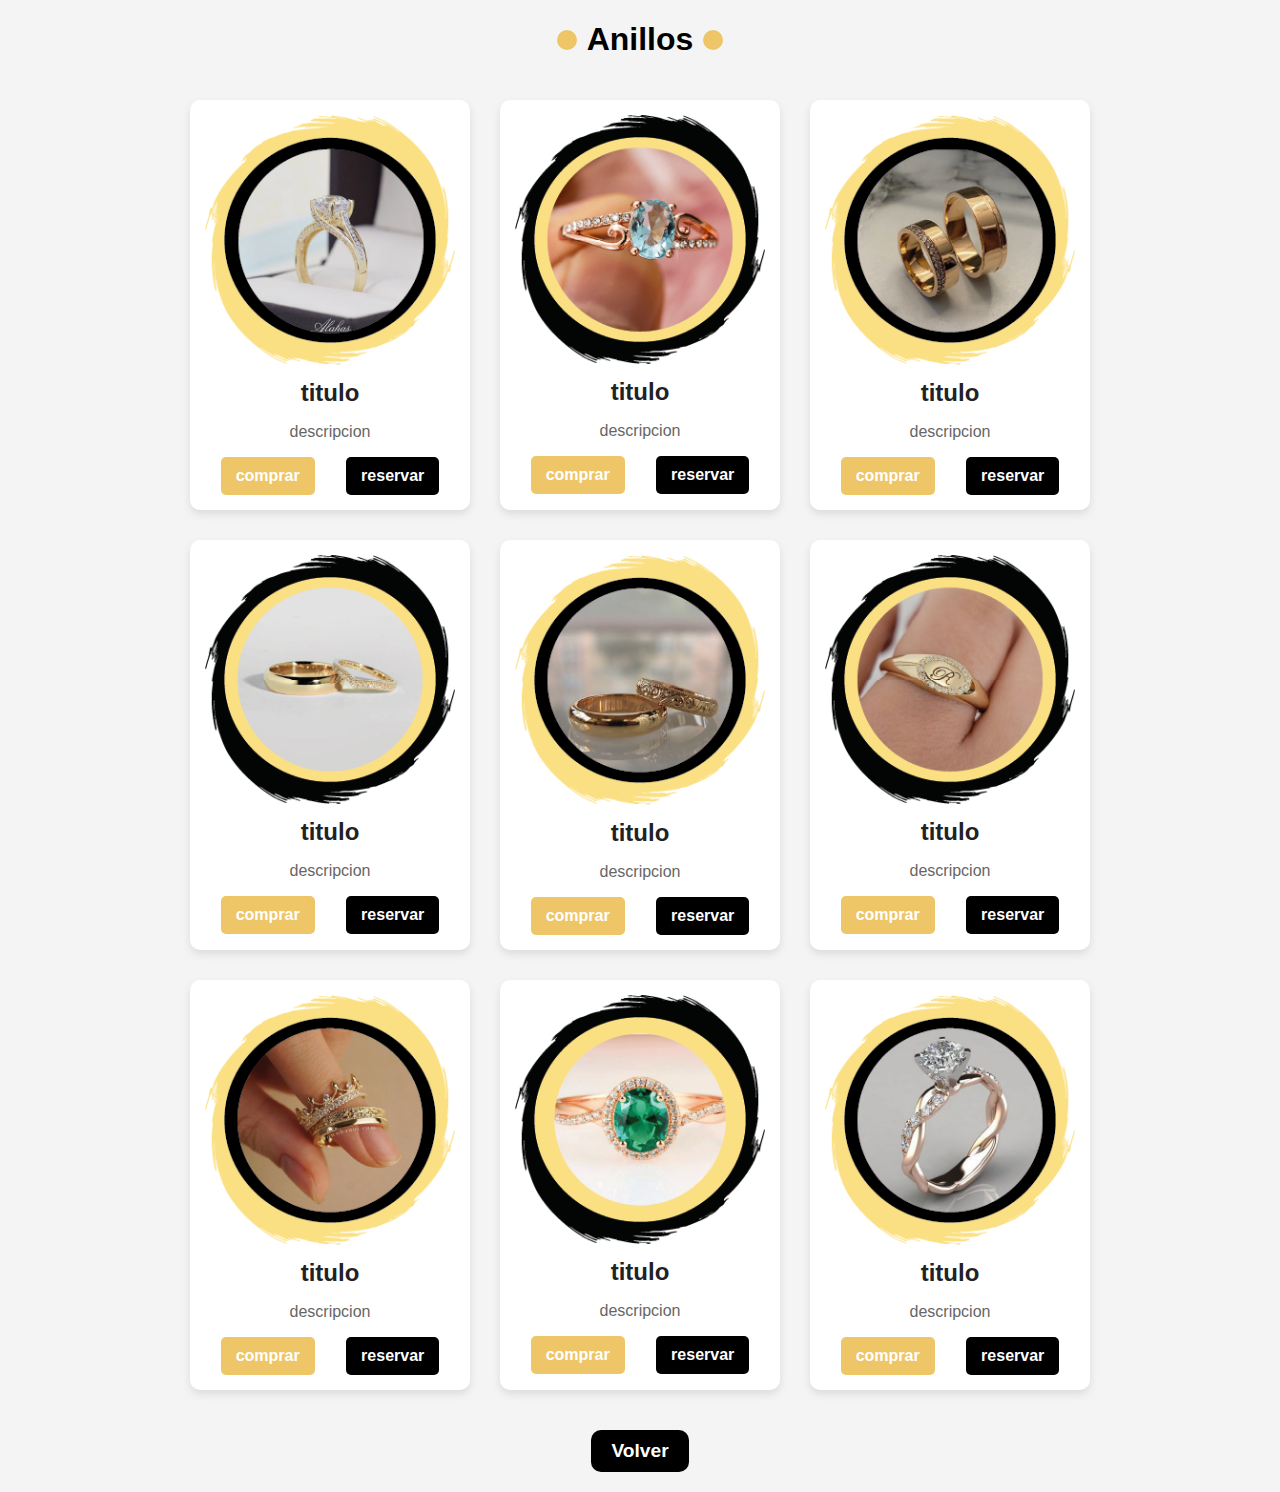
==== html/anillos/anillos.html @ 50466269 "actualizacion" ====
<!DOCTYPE html>
<html lang="en">

<head>
    <meta charset="UTF-8">
    <meta name="viewport" content="width=device-width, initial-scale=1.0">
    <link rel="stylesheet" href="/html/anillos/anillos.css">
    <title>anillos</title>
</head>

<body>
    <div class="titulo">
        <span class="punto"></span>
        <h1>Anillos</h1>
        <span class="punto"></span>
    </div>
    <div class="galery">

        <div class="card">
            <img src="/images/anillos/1x/Recurso 1.png" alt="">
            <h2>titulo</h2>
            <p>descripcion</p>
            <div class="btns">
                <a href="" class="comprar">comprar</a>
                <a href="" class="reservar">reservar</a>
            </div>
        </div>
        <div class="card">
            <img src="/images/anillos/1x/Recurso 2.png" alt="">
            <h2>titulo</h2>
            <p>descripcion</p>
            <div class="btns">
                <a href="" class="comprar">comprar</a>
                <a href="" class="reservar">reservar</a>
            </div>
        </div>
        <div class="card">
            <img src="/images/anillos/1x/Recurso 3.png" alt="">
            <h2>titulo</h2>
            <p>descripcion</p>
            <div class="btns">
                <a href="" class="comprar">comprar</a>
                <a href="" class="reservar">reservar</a>
            </div>
        </div>
        <div class="card">
            <img src="/images/anillos/1x/Recurso 4.png" alt="">
            <h2>titulo</h2>
            <p>descripcion</p>
            <div class="btns">
                <a href="" class="comprar">comprar</a>
                <a href="" class="reservar">reservar</a>
            </div>
        </div>
        <div class="card">
            <img src="/images/anillos/1x/Recurso 5.png" alt="">
            <h2>titulo</h2>
            <p>descripcion</p>
            <div class="btns">
                <a href="" class="comprar">comprar</a>
                <a href="" class="reservar">reservar</a>
            </div>
        </div>
        <div class="card">
            <img src="/images/anillos/1x/Recurso 6.png" alt="">
            <h2>titulo</h2>
            <p>descripcion</p>
            <div class="btns">
                <a href="" class="comprar">comprar</a>
                <a href="" class="reservar">reservar</a>
            </div>
        </div>
        <div class="card">
            <img src="/images/anillos/1x/Recurso 7.png" alt="">
            <h2>titulo</h2>
            <p>descripcion</p>
            <div class="btns">
                <a href="" class="comprar">comprar</a>
                <a href="" class="reservar">reservar</a>
            </div>
        </div>
        <div class="card">
            <img src="/images/anillos/1x/Recurso 8.png" alt="">
            <h2>titulo</h2>
            <p>descripcion</p>
            <div class="btns">
                <a href="" class="comprar">comprar</a>
                <a href="" class="reservar">reservar</a>
            </div>
        </div>
        <div class="card">
            <img src="/images/anillos/1x/Recurso 9.png" alt="">
            <h2>titulo</h2>
            <p>descripcion</p>
            <div class="btns">
                <a href="" class="comprar">comprar</a>
                <a href="" class="reservar">reservar</a>
            </div>
        </div>
    </div>

    <div class="regresar">
        <a href="/index.html">Volver</a>
    </div>
</body>

</html>
---- html/anillos/anillos.css ----
body {
    font-family: Arial, sans-serif;
    background-color: #f4f4f4;
    margin: 0;
    padding: 0;
    text-align: center;
}
.titulo {
    display: flex;
    align-items: center;
    justify-content: center;
    gap: 10px;
}

.titulo h1 {
    font-size: 2rem;
    font-weight: bold;
    color: #000; /* Color de texto oscuro */
}

.punto {
    width: 20px;
    height: 20px;
    background-color: #eec668; /* Color dorado */
    border-radius: 50%;
}

.galery {
    display: grid;
    grid-template-columns: repeat(3, 1fr);
    gap: 30px;
    max-width: 900px;
    margin: auto;
    padding: 20px;
}

.card {
    background: white;
    padding: 15px;
    border-radius: 10px;
    box-shadow: 0 4px 8px rgba(0, 0, 0, 0.1);
    text-align: center;
    transition: transform 0.3s ease-in-out;
}

.card:hover {
    transform: scale(1.05);
}

.card img {
    width: 100%;
    height: auto;
    border-radius: 10px;
}

h2 {
    font-size: 1.5rem;
    margin: 10px 0;
    color: #222;
}

p {
    font-size: 1rem;
    color: #666;
}

.btns {
    display: flex;
    justify-content: space-around;
    margin-top: 10px;
}

.btns a {
    text-decoration: none;
    padding: 10px 15px;
    border-radius: 5px;
    font-weight: bold;
    transition: background 0.3s ease-in-out;
}

.comprar {
    background: #eec668;
    color: white;
}

.comprar:hover {
    background: #000;
}

.reservar {
    background: #000;
    color: white;
}

.reservar:hover {
    background: #eec668;
}

.regresar {
    display: flex;
    justify-content: center;
    margin: 20px 0;
}

.regresar a {
    text-decoration: none;
    background: #000;
    color: white;
    padding: 10px 20px;
    font-size: 1.2rem;
    font-weight: bold;
    border-radius: 10px;
    transition: background 0.3s ease-in-out;
}

.regresar a:hover {
    background: #eec668;
}


/* Diseño responsive */
@media (max-width: 768px) {
    .galery {
        grid-template-columns: repeat(2, 1fr);
    }
}

@media (max-width: 480px) {
    .galery {
        grid-template-columns: 1fr;
    }
}
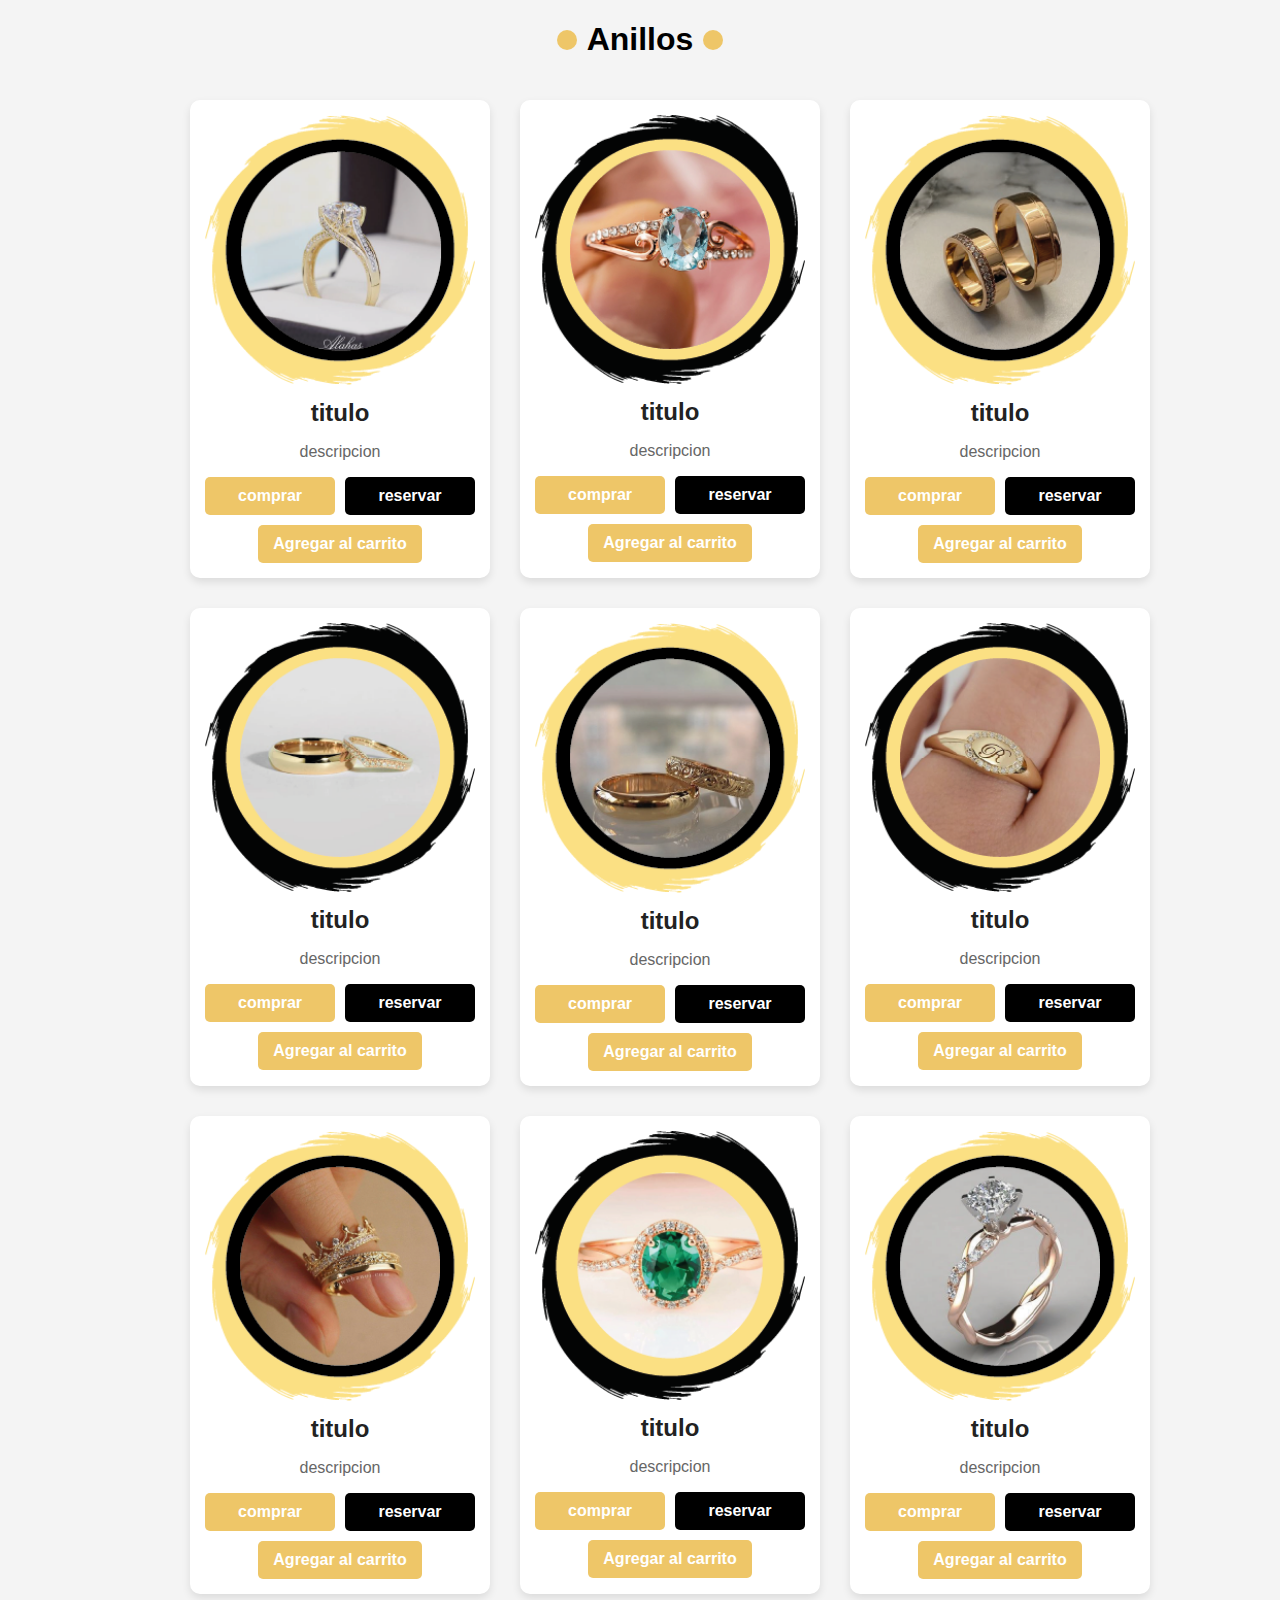
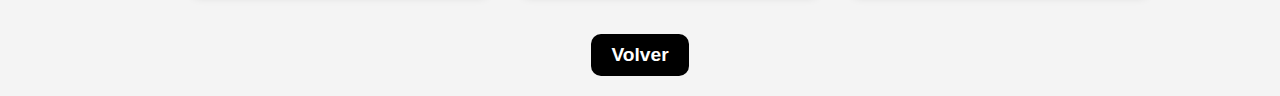
==== commit e47e19d3: "actualizacion_5" ====
--- a/html/anillos/anillos.html
+++ b/html/anillos/anillos.html
@@ -21,81 +21,117 @@
             <h2>titulo</h2>
             <p>descripcion</p>
             <div class="btns">
-                <a href="" class="comprar">comprar</a>
-                <a href="" class="reservar">reservar</a>
+                <div class="top-btns">
+                    <a href="" class="comprar">comprar</a>
+                    <a href="" class="reservar">reservar</a>
+                </div>
+                <a href="" class="agregar-carrito">Agregar al carrito</a>
             </div>
+            
         </div>
         <div class="card">
             <img src="/images/anillos/1x/Recurso 2.png" alt="">
             <h2>titulo</h2>
             <p>descripcion</p>
             <div class="btns">
-                <a href="" class="comprar">comprar</a>
-                <a href="" class="reservar">reservar</a>
+                <div class="top-btns">
+                    <a href="" class="comprar">comprar</a>
+                    <a href="" class="reservar">reservar</a>
+                </div>
+                <a href="" class="agregar-carrito">Agregar al carrito</a>
             </div>
+            
         </div>
         <div class="card">
             <img src="/images/anillos/1x/Recurso 3.png" alt="">
             <h2>titulo</h2>
             <p>descripcion</p>
             <div class="btns">
-                <a href="" class="comprar">comprar</a>
-                <a href="" class="reservar">reservar</a>
+                <div class="top-btns">
+                    <a href="" class="comprar">comprar</a>
+                    <a href="" class="reservar">reservar</a>
+                </div>
+                <a href="" class="agregar-carrito">Agregar al carrito</a>
             </div>
+            
         </div>
         <div class="card">
             <img src="/images/anillos/1x/Recurso 4.png" alt="">
             <h2>titulo</h2>
             <p>descripcion</p>
             <div class="btns">
-                <a href="" class="comprar">comprar</a>
-                <a href="" class="reservar">reservar</a>
+                <div class="top-btns">
+                    <a href="" class="comprar">comprar</a>
+                    <a href="" class="reservar">reservar</a>
+                </div>
+                <a href="" class="agregar-carrito">Agregar al carrito</a>
             </div>
+            
         </div>
         <div class="card">
             <img src="/images/anillos/1x/Recurso 5.png" alt="">
             <h2>titulo</h2>
             <p>descripcion</p>
             <div class="btns">
-                <a href="" class="comprar">comprar</a>
-                <a href="" class="reservar">reservar</a>
+                <div class="top-btns">
+                    <a href="" class="comprar">comprar</a>
+                    <a href="" class="reservar">reservar</a>
+                </div>
+                <a href="" class="agregar-carrito">Agregar al carrito</a>
             </div>
+            
         </div>
         <div class="card">
             <img src="/images/anillos/1x/Recurso 6.png" alt="">
             <h2>titulo</h2>
             <p>descripcion</p>
             <div class="btns">
-                <a href="" class="comprar">comprar</a>
-                <a href="" class="reservar">reservar</a>
+                <div class="top-btns">
+                    <a href="" class="comprar">comprar</a>
+                    <a href="" class="reservar">reservar</a>
+                </div>
+                <a href="" class="agregar-carrito">Agregar al carrito</a>
             </div>
+            
         </div>
         <div class="card">
             <img src="/images/anillos/1x/Recurso 7.png" alt="">
             <h2>titulo</h2>
             <p>descripcion</p>
             <div class="btns">
-                <a href="" class="comprar">comprar</a>
-                <a href="" class="reservar">reservar</a>
+                <div class="top-btns">
+                    <a href="" class="comprar">comprar</a>
+                    <a href="" class="reservar">reservar</a>
+                </div>
+                <a href="" class="agregar-carrito">Agregar al carrito</a>
             </div>
+            
         </div>
         <div class="card">
             <img src="/images/anillos/1x/Recurso 8.png" alt="">
             <h2>titulo</h2>
             <p>descripcion</p>
             <div class="btns">
-                <a href="" class="comprar">comprar</a>
-                <a href="" class="reservar">reservar</a>
+                <div class="top-btns">
+                    <a href="" class="comprar">comprar</a>
+                    <a href="" class="reservar">reservar</a>
+                </div>
+                <a href="" class="agregar-carrito">Agregar al carrito</a>
             </div>
+            
         </div>
         <div class="card">
             <img src="/images/anillos/1x/Recurso 9.png" alt="">
             <h2>titulo</h2>
             <p>descripcion</p>
             <div class="btns">
-                <a href="" class="comprar">comprar</a>
-                <a href="" class="reservar">reservar</a>
+                <div class="top-btns">
+                    <a href="" class="comprar">comprar</a>
+                    <a href="" class="reservar">reservar</a>
+                </div>
+                <a href="" class="agregar-carrito">Agregar al carrito</a>
             </div>
+            
         </div>
     </div>
 
--- a/html/anillos/anillos.css
+++ b/html/anillos/anillos.css
@@ -117,6 +117,56 @@
     background: #eec668;
 }
 
+.btns {
+    display: flex;
+    flex-direction: column;
+    align-items: center;
+    gap: 10px;
+}
+
+.top-btns {
+    display: flex;
+    gap: 10px;
+}
+
+.btns a {
+    text-decoration: none;
+    padding: 10px 15px;
+    border-radius: 5px;
+    font-weight: bold;
+    transition: background 0.3s ease-in-out;
+    min-width: 100px;
+    text-align: center;
+}
+
+.comprar {
+    background: #eec668;
+    color: white;
+}
+
+.comprar:hover {
+    background: #000;
+}
+
+.reservar {
+    background: #000;
+    color: white;
+}
+
+.reservar:hover {
+    background: #eec668;
+}
+
+.agregar-carrito {
+    background: #eec668;
+    color: white;
+}
+
+.agregar-carrito:hover {
+    background: #000;
+}
+
+
 
 /* Diseño responsive */
 @media (max-width: 768px) {
@@ -130,3 +180,75 @@
         grid-template-columns: 1fr;
     }
 }
+
+/* 🌐 Tablets en horizontal */
+@media (max-width: 1024px) {
+    .galery {
+        grid-template-columns: repeat(2, 1fr);
+    }
+
+    .titulo h1 {
+        font-size: 1.8rem;
+    }
+
+    h2 {
+        font-size: 1.3rem;
+    }
+}
+
+/* 📲 Tablets en vertical y móviles grandes */
+@media (max-width: 768px) {
+    .galery {
+        grid-template-columns: repeat(2, 1fr);
+        padding: 15px;
+    }
+
+    .titulo h1 {
+        font-size: 1.5rem;
+    }
+
+    .card {
+        padding: 10px;
+    }
+
+    .btns a {
+        padding: 8px 12px;
+        font-size: 0.9rem;
+    }
+}
+
+/* 📱 Móviles estándar */
+@media (max-width: 480px) {
+    .galery {
+        grid-template-columns: 1fr;
+        padding: 10px;
+    }
+
+    .titulo {
+        flex-direction: column;
+    }
+
+    .titulo h1 {
+        font-size: 1.3rem;
+    }
+
+    .card {
+        padding: 8px;
+    }
+
+    .btns {
+        flex-direction: column;
+        gap: 10px;
+    }
+
+    .btns a {
+        width: 100%;
+        padding: 10px;
+    }
+
+    .regresar a {
+        width: 90%;
+        font-size: 1rem;
+        padding: 10px;
+    }
+}
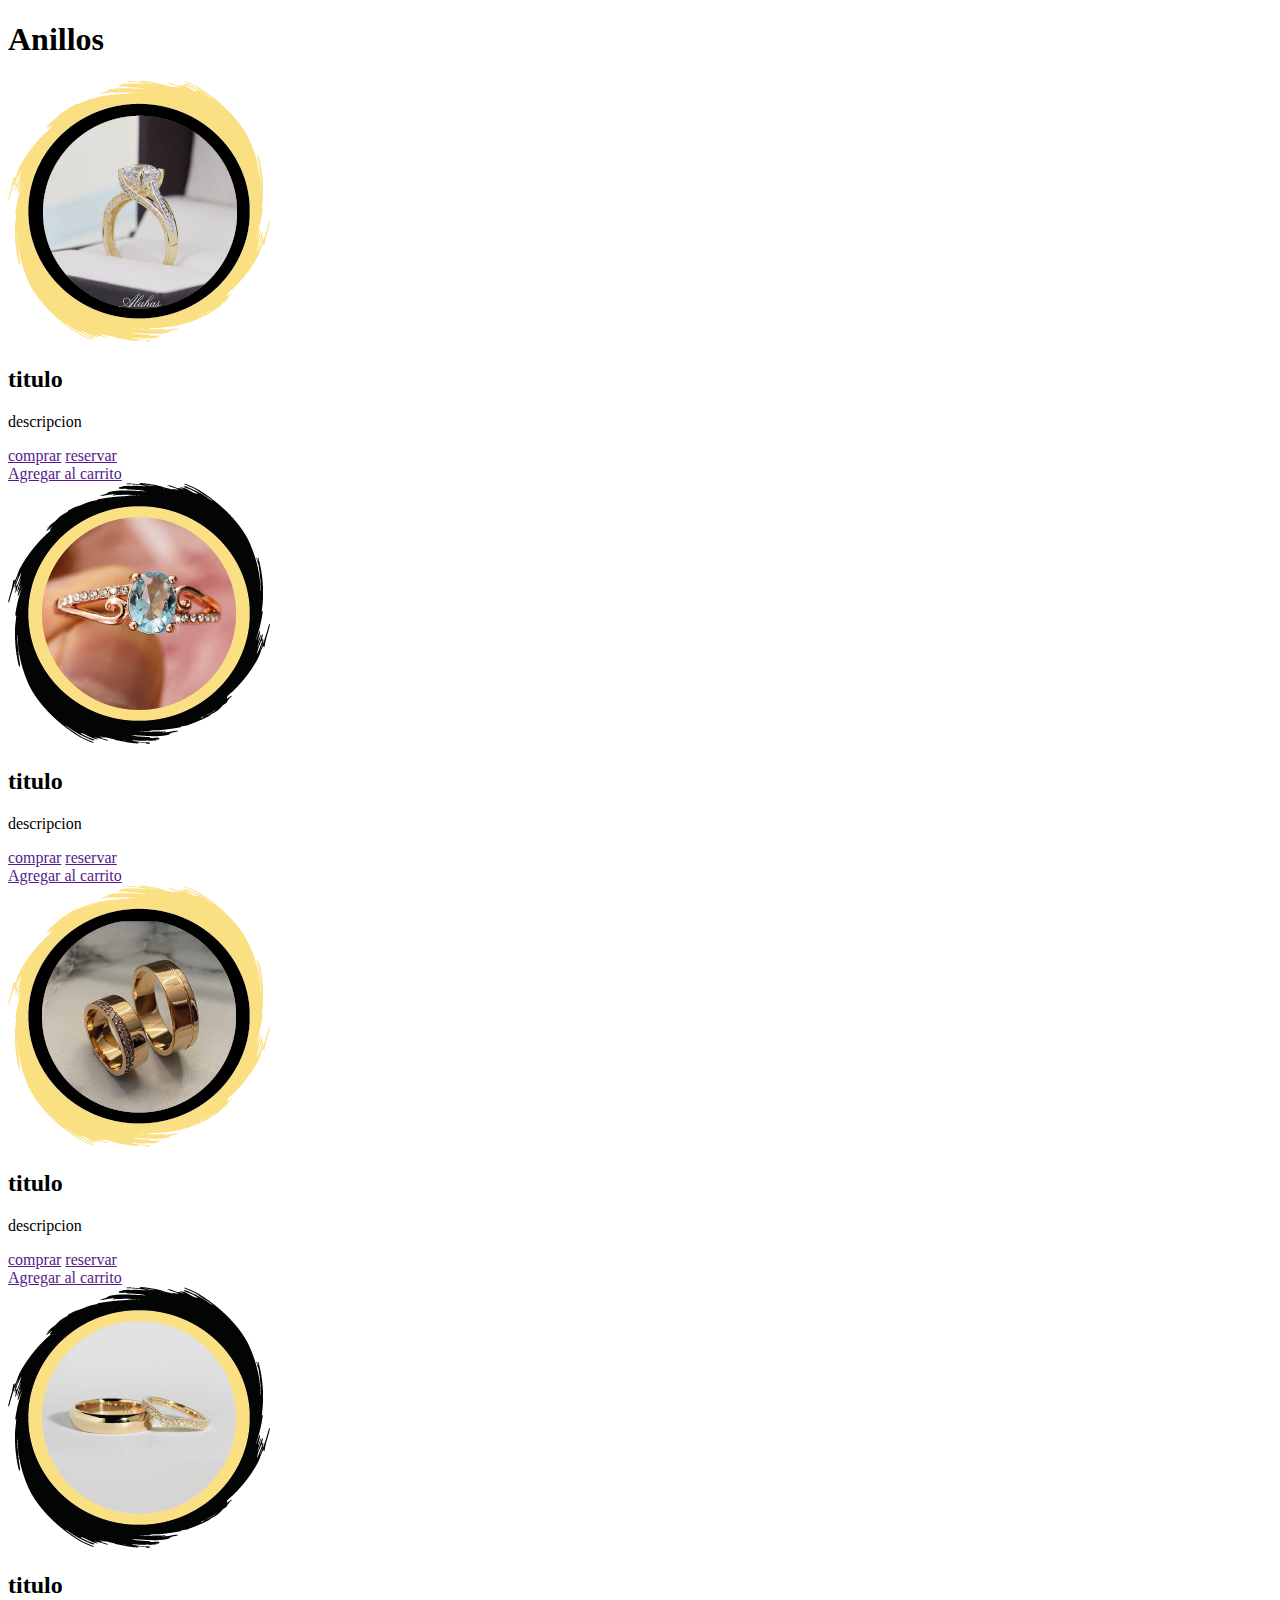
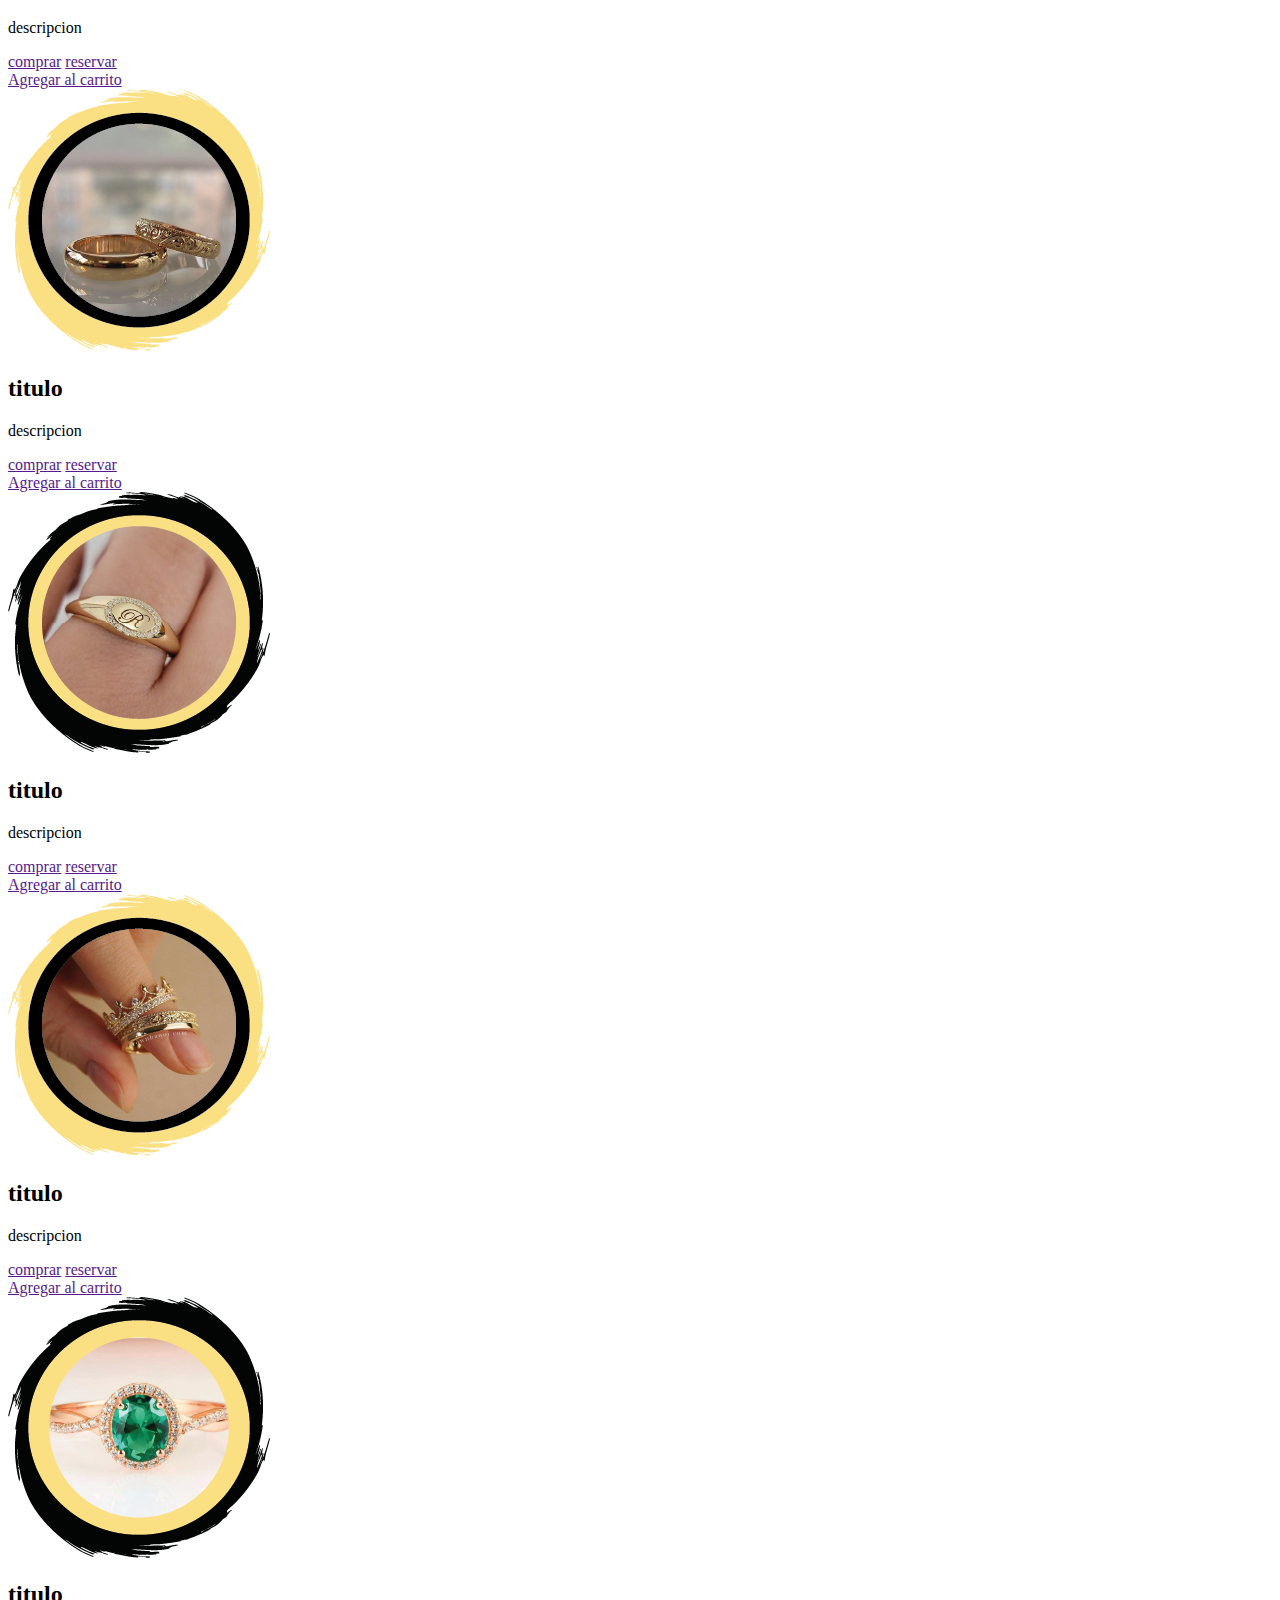
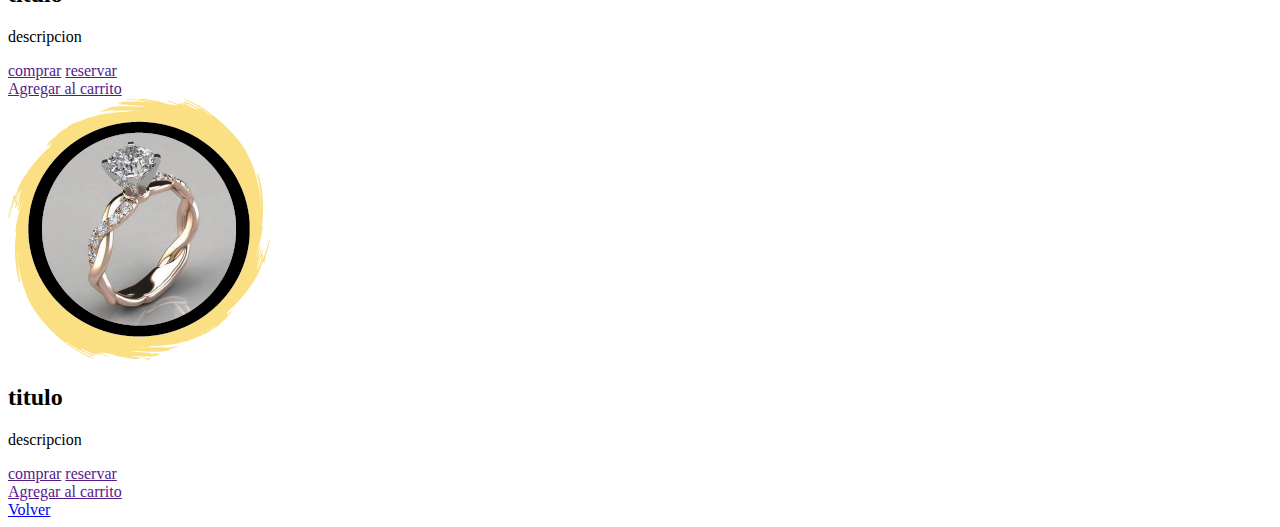
==== commit bf5b2ac9: "actualizacion info" ====
--- a/html/anillos/anillos.html
+++ b/html/anillos/anillos.html
@@ -4,8 +4,8 @@
 <head>
     <meta charset="UTF-8">
     <meta name="viewport" content="width=device-width, initial-scale=1.0">
-    <link rel="stylesheet" href="/html/anillos/anillos.css">
-    <title>anillos</title>
+    <link rel="stylesheet" href="../html/anillos/anillos.css">
+    <title>ANILLOS</title>
 </head>
 
 <body>
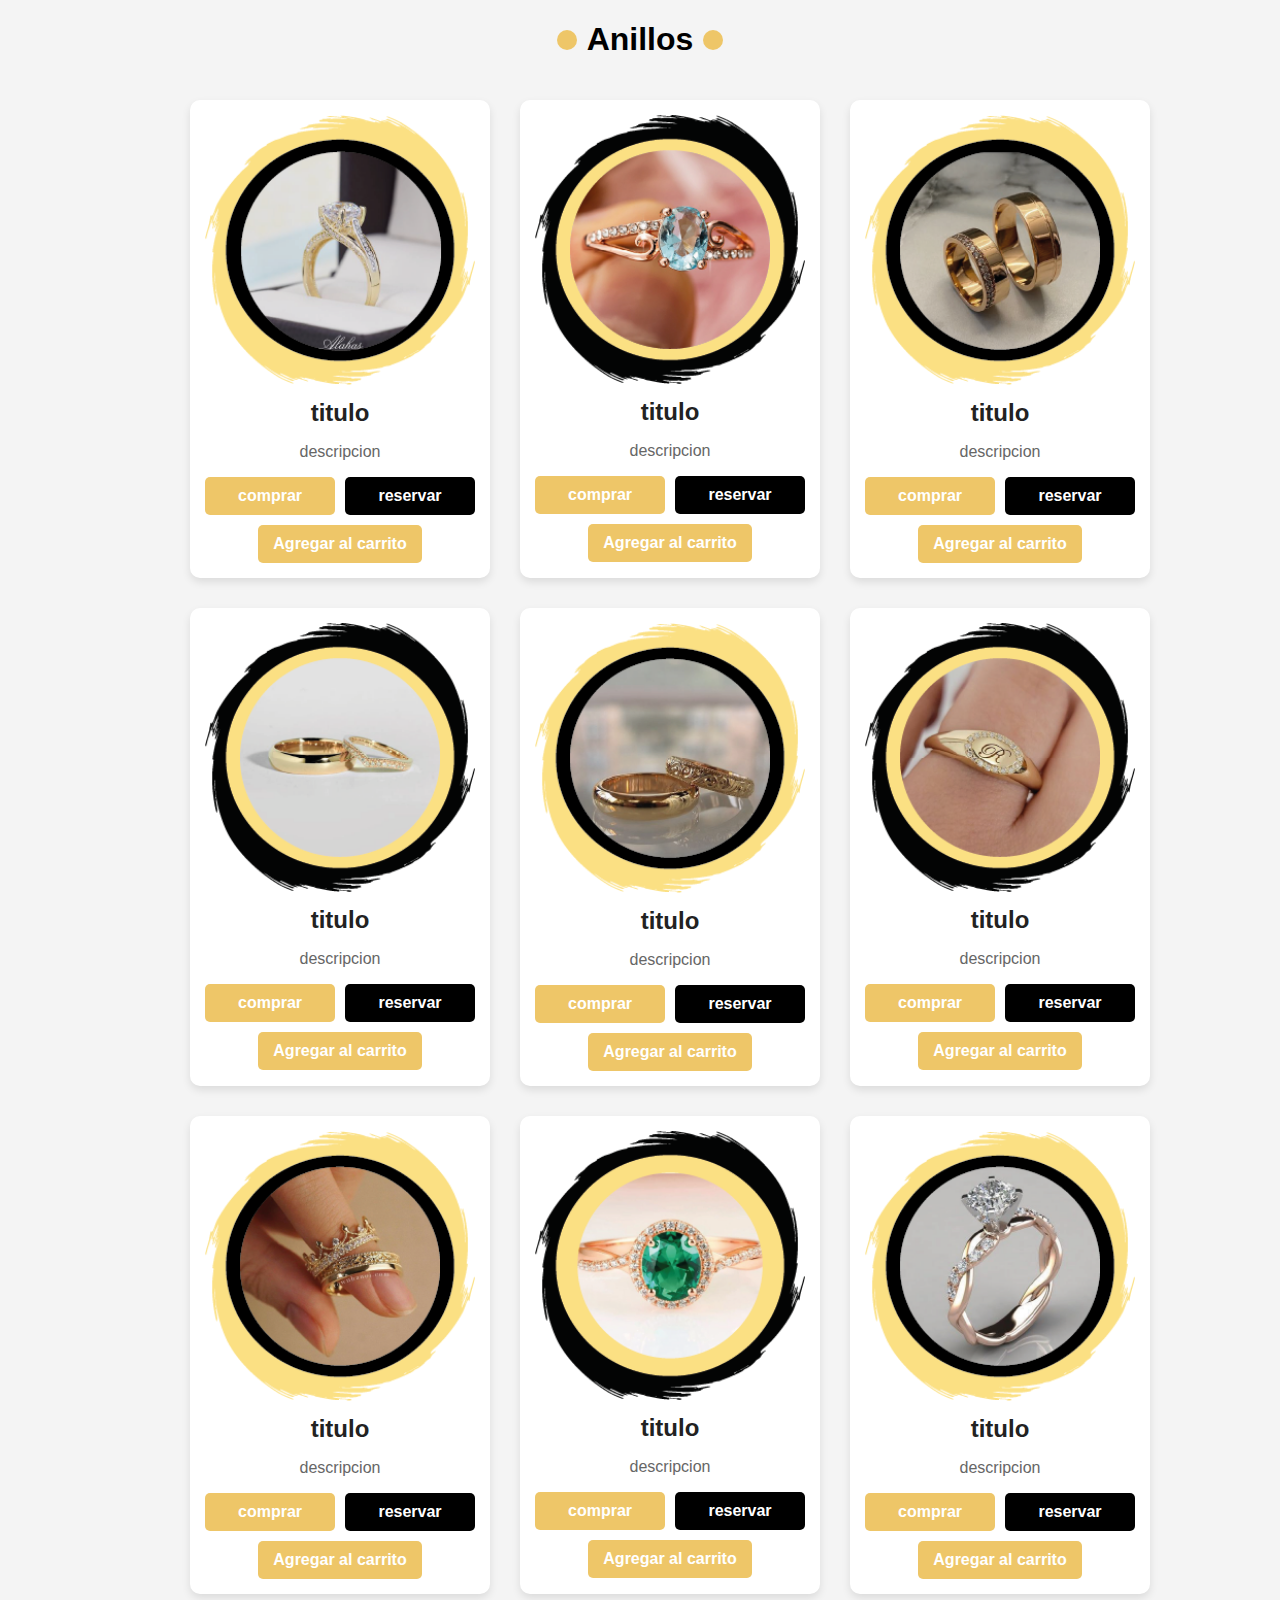
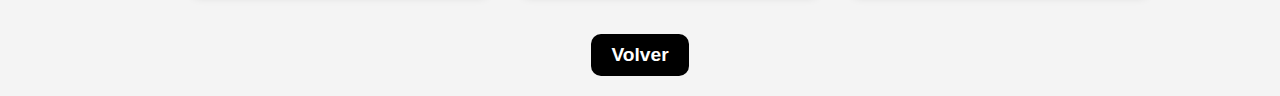
==== commit c270499b: "actu" ====
--- a/html/anillos/anillos.html
+++ b/html/anillos/anillos.html
@@ -4,7 +4,7 @@
 <head>
     <meta charset="UTF-8">
     <meta name="viewport" content="width=device-width, initial-scale=1.0">
-    <link rel="stylesheet" href="../html/anillos/anillos.css">
+    <link rel="stylesheet" href="/html/anillos/anillos.css">
     <title>ANILLOS</title>
 </head>
 
--- a/html/anillos/anillos.css
+++ b/html/anillos/anillos.css
@@ -0,0 +1,254 @@
+body {
+    font-family: Arial, sans-serif;
+    background-color: #f4f4f4;
+    margin: 0;
+    padding: 0;
+    text-align: center;
+}
+.titulo {
+    display: flex;
+    align-items: center;
+    justify-content: center;
+    gap: 10px;
+}
+
+.titulo h1 {
+    font-size: 2rem;
+    font-weight: bold;
+    color: #000; /* Color de texto oscuro */
+}
+
+.punto {
+    width: 20px;
+    height: 20px;
+    background-color: #eec668; /* Color dorado */
+    border-radius: 50%;
+}
+
+.galery {
+    display: grid;
+    grid-template-columns: repeat(3, 1fr);
+    gap: 30px;
+    max-width: 900px;
+    margin: auto;
+    padding: 20px;
+}
+
+.card {
+    background: white;
+    padding: 15px;
+    border-radius: 10px;
+    box-shadow: 0 4px 8px rgba(0, 0, 0, 0.1);
+    text-align: center;
+    transition: transform 0.3s ease-in-out;
+}
+
+.card:hover {
+    transform: scale(1.05);
+}
+
+.card img {
+    width: 100%;
+    height: auto;
+    border-radius: 10px;
+}
+
+h2 {
+    font-size: 1.5rem;
+    margin: 10px 0;
+    color: #222;
+}
+
+p {
+    font-size: 1rem;
+    color: #666;
+}
+
+.btns {
+    display: flex;
+    justify-content: space-around;
+    margin-top: 10px;
+}
+
+.btns a {
+    text-decoration: none;
+    padding: 10px 15px;
+    border-radius: 5px;
+    font-weight: bold;
+    transition: background 0.3s ease-in-out;
+}
+
+.comprar {
+    background: #eec668;
+    color: white;
+}
+
+.comprar:hover {
+    background: #000;
+}
+
+.reservar {
+    background: #000;
+    color: white;
+}
+
+.reservar:hover {
+    background: #eec668;
+}
+
+.regresar {
+    display: flex;
+    justify-content: center;
+    margin: 20px 0;
+}
+
+.regresar a {
+    text-decoration: none;
+    background: #000;
+    color: white;
+    padding: 10px 20px;
+    font-size: 1.2rem;
+    font-weight: bold;
+    border-radius: 10px;
+    transition: background 0.3s ease-in-out;
+}
+
+.regresar a:hover {
+    background: #eec668;
+}
+
+.btns {
+    display: flex;
+    flex-direction: column;
+    align-items: center;
+    gap: 10px;
+}
+
+.top-btns {
+    display: flex;
+    gap: 10px;
+}
+
+.btns a {
+    text-decoration: none;
+    padding: 10px 15px;
+    border-radius: 5px;
+    font-weight: bold;
+    transition: background 0.3s ease-in-out;
+    min-width: 100px;
+    text-align: center;
+}
+
+.comprar {
+    background: #eec668;
+    color: white;
+}
+
+.comprar:hover {
+    background: #000;
+}
+
+.reservar {
+    background: #000;
+    color: white;
+}
+
+.reservar:hover {
+    background: #eec668;
+}
+
+.agregar-carrito {
+    background: #eec668;
+    color: white;
+}
+
+.agregar-carrito:hover {
+    background: #000;
+}
+
+
+
+/* Diseño responsive */
+@media (max-width: 768px) {
+    .galery {
+        grid-template-columns: repeat(2, 1fr);
+    }
+}
+
+@media (max-width: 480px) {
+    .galery {
+        grid-template-columns: 1fr;
+    }
+}
+
+/* 🌐 Tablets en horizontal */
+@media (max-width: 1024px) {
+    .galery {
+        grid-template-columns: repeat(2, 1fr);
+    }
+
+    .titulo h1 {
+        font-size: 1.8rem;
+    }
+
+    h2 {
+        font-size: 1.3rem;
+    }
+}
+
+/* 📲 Tablets en vertical y móviles grandes */
+@media (max-width: 768px) {
+    .galery {
+        grid-template-columns: repeat(2, 1fr);
+        padding: 15px;
+    }
+
+    .titulo h1 {
+        font-size: 1.5rem;
+    }
+
+    .card {
+        padding: 10px;
+    }
+
+    .btns a {
+        padding: 8px 12px;
+        font-size: 0.9rem;
+    }
+}
+
+/* 📱 Móviles estándar */
+@media (max-width: 480px) {
+    .galery {
+        grid-template-columns: 1fr;
+        padding: 10px;
+    }
+
+    .titulo {
+        flex-direction: column;
+    }
+
+    .titulo h1 {
+        font-size: 1.3rem;
+    }
+
+    .card {
+        padding: 8px;
+    }
+
+    .btns {
+        flex-direction: column;
+        gap: 10px;
+    }
+
+    .btns a {
+        width: 100%;
+        padding: 10px;
+    }
+
+    .regresar a {
+        width: 90%;
+        font-size: 1rem;
+        padding: 10px;
+    }
+}
